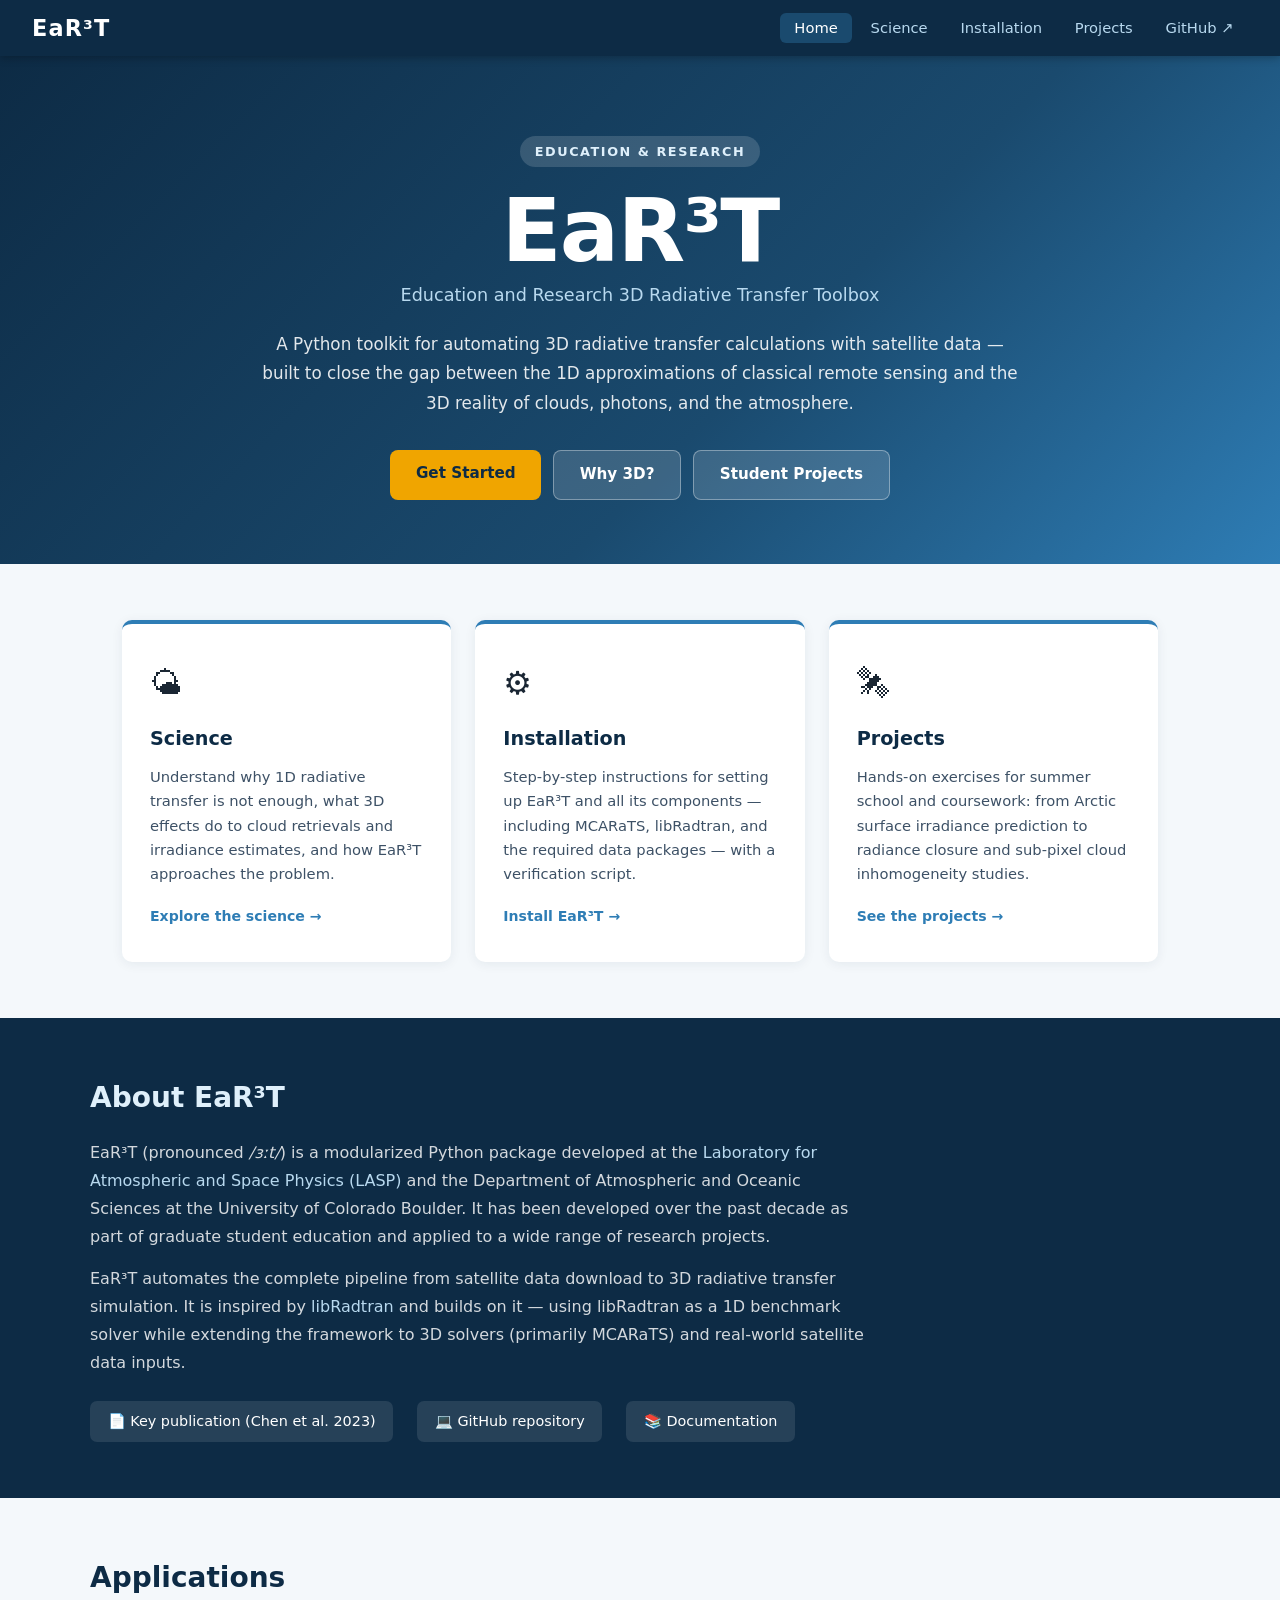
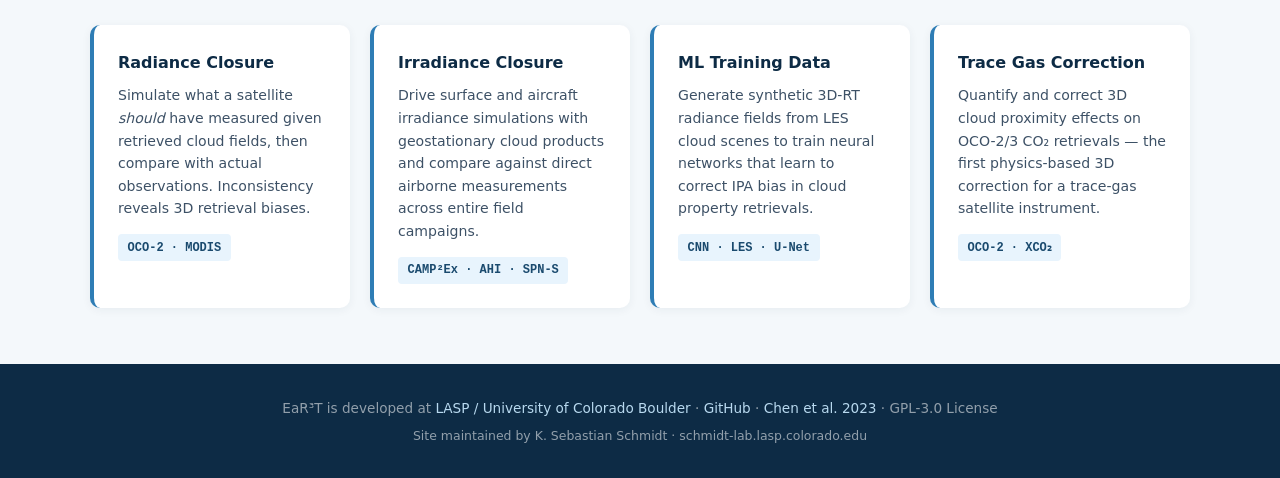
==== docs/index.html @ 372b2390 "Initial commit: website skeleton, ROADMAP, parse_worldview script" ====
<!DOCTYPE html>
<html lang="en">
<head>
  <meta charset="UTF-8">
  <meta name="viewport" content="width=device-width, initial-scale=1.0">
  <title>EaR³T — Education and Research 3D Radiative Transfer Toolbox</title>
  <link rel="stylesheet" href="style.css">
</head>
<body>

  <!-- NAV -->
  <nav class="topnav">
    <div class="nav-brand">EaR³T</div>
    <ul class="nav-links">
      <li><a href="index.html" class="active">Home</a></li>
      <li><a href="science.html">Science</a></li>
      <li><a href="install.html">Installation</a></li>
      <li><a href="projects.html">Projects</a></li>
      <li><a href="https://github.com/hong-chen/er3t" target="_blank">GitHub ↗</a></li>
    </ul>
  </nav>

  <!-- HERO -->
  <header class="hero">
    <div class="hero-inner">
      <div class="hero-tag">Education &amp; Research</div>
      <h1>EaR³T</h1>
      <p class="hero-subtitle">Education and Research 3D Radiative Transfer Toolbox</p>
      <p class="hero-desc">
        A Python toolkit for automating 3D radiative transfer calculations with satellite data —
        built to close the gap between the 1D approximations of classical remote sensing
        and the 3D reality of clouds, photons, and the atmosphere.
      </p>
      <div class="hero-buttons">
        <a href="install.html" class="btn btn-primary">Get Started</a>
        <a href="science.html" class="btn btn-secondary">Why 3D?</a>
        <a href="projects.html" class="btn btn-secondary">Student Projects</a>
      </div>
    </div>
  </header>

  <!-- THREE PILLARS -->
  <section class="pillars">
    <div class="pillar">
      <div class="pillar-icon">🌤</div>
      <h2>Science</h2>
      <p>Understand why 1D radiative transfer is not enough, what 3D effects do to cloud retrievals and irradiance estimates, and how EaR³T approaches the problem.</p>
      <a href="science.html" class="pillar-link">Explore the science →</a>
    </div>
    <div class="pillar">
      <div class="pillar-icon">⚙️</div>
      <h2>Installation</h2>
      <p>Step-by-step instructions for setting up EaR³T and all its components — including MCARaTS, libRadtran, and the required data packages — with a verification script.</p>
      <a href="install.html" class="pillar-link">Install EaR³T →</a>
    </div>
    <div class="pillar">
      <div class="pillar-icon">🛰</div>
      <h2>Projects</h2>
      <p>Hands-on exercises for summer school and coursework: from Arctic surface irradiance prediction to radiance closure and sub-pixel cloud inhomogeneity studies.</p>
      <a href="projects.html" class="pillar-link">See the projects →</a>
    </div>
  </section>

  <!-- ABOUT -->
  <section class="about">
    <div class="about-inner">
      <h2>About EaR³T</h2>
      <p>
        EaR³T (pronounced <em>/ɜːt/</em>) is a modularized Python package developed at the
        <a href="https://lasp.colorado.edu" target="_blank">Laboratory for Atmospheric and Space Physics (LASP)</a>
        and the Department of Atmospheric and Oceanic Sciences at the University of Colorado Boulder.
        It has been developed over the past decade as part of graduate student education and applied to
        a wide range of research projects.
      </p>
      <p>
        EaR³T automates the complete pipeline from satellite data download to 3D radiative transfer
        simulation. It is inspired by <a href="http://www.libradtran.org" target="_blank">libRadtran</a>
        and builds on it — using libRadtran as a 1D benchmark solver while extending the framework to
        3D solvers (primarily MCARaTS) and real-world satellite data inputs.
      </p>
      <div class="about-links">
        <a href="https://doi.org/10.5194/amt-16-1971-2023" target="_blank">📄 Key publication (Chen et al. 2023)</a>
        <a href="https://github.com/hong-chen/er3t" target="_blank">💻 GitHub repository</a>
        <a href="https://er3t.readthedocs.io" target="_blank">📚 Documentation</a>
      </div>
    </div>
  </section>

  <!-- APPLICATIONS -->
  <section class="apps">
    <div class="apps-inner">
      <h2>Applications</h2>
      <div class="app-grid">
        <div class="app-card">
          <h3>Radiance Closure</h3>
          <p>Simulate what a satellite <em>should</em> have measured given retrieved cloud fields, then compare with actual observations. Inconsistency reveals 3D retrieval biases.</p>
          <span class="app-tag">OCO-2 · MODIS</span>
        </div>
        <div class="app-card">
          <h3>Irradiance Closure</h3>
          <p>Drive surface and aircraft irradiance simulations with geostationary cloud products and compare against direct airborne measurements across entire field campaigns.</p>
          <span class="app-tag">CAMP²Ex · AHI · SPN-S</span>
        </div>
        <div class="app-card">
          <h3>ML Training Data</h3>
          <p>Generate synthetic 3D-RT radiance fields from LES cloud scenes to train neural networks that learn to correct IPA bias in cloud property retrievals.</p>
          <span class="app-tag">CNN · LES · U-Net</span>
        </div>
        <div class="app-card">
          <h3>Trace Gas Correction</h3>
          <p>Quantify and correct 3D cloud proximity effects on OCO-2/3 CO₂ retrievals — the first physics-based 3D correction for a trace-gas satellite instrument.</p>
          <span class="app-tag">OCO-2 · XCO₂</span>
        </div>
      </div>
    </div>
  </section>

  <!-- FOOTER -->
  <footer class="footer">
    <p>
      EaR³T is developed at <a href="https://lasp.colorado.edu" target="_blank">LASP / University of Colorado Boulder</a>
      · <a href="https://github.com/hong-chen/er3t" target="_blank">GitHub</a>
      · <a href="https://doi.org/10.5194/amt-16-1971-2023" target="_blank">Chen et al. 2023</a>
      · GPL-3.0 License
    </p>
    <p class="footer-credit">Site maintained by K. Sebastian Schmidt · schmidt-lab.lasp.colorado.edu</p>
  </footer>

</body>
</html>
---- docs/style.css ----
/* =====================================================
   EaR³T Summer School Website — Stylesheet
   Color palette: deep atmosphere blue + Arctic ice
   ===================================================== */

:root {
  --blue-dark:   #0d2b45;
  --blue-mid:    #1a4a6e;
  --blue-light:  #2e7db5;
  --ice:         #dff0fb;
  --ice-dark:    #b8d9ef;
  --white:       #ffffff;
  --off-white:   #f4f8fb;
  --text-dark:   #1a2633;
  --text-mid:    #3d5166;
  --text-light:  #6a8099;
  --accent:      #f0a500;
  --accent-soft: #fef3d0;
  --tag-bg:      #e8f4fd;
  --tag-text:    #1a4a6e;

  --font-sans: 'Segoe UI', system-ui, -apple-system, sans-serif;
  --font-mono: 'JetBrains Mono', 'Fira Code', 'Consolas', monospace;

  --max-width: 1100px;
  --radius: 10px;
}

* { box-sizing: border-box; margin: 0; padding: 0; }

body {
  font-family: var(--font-sans);
  background: var(--off-white);
  color: var(--text-dark);
  line-height: 1.7;
}

a { color: var(--blue-light); text-decoration: none; }
a:hover { text-decoration: underline; }

/* ---- NAV ---- */
.topnav {
  background: var(--blue-dark);
  display: flex;
  align-items: center;
  justify-content: space-between;
  padding: 0 2rem;
  height: 56px;
  position: sticky;
  top: 0;
  z-index: 100;
  box-shadow: 0 2px 8px rgba(0,0,0,0.25);
}

.nav-brand {
  color: var(--white);
  font-size: 1.4rem;
  font-weight: 700;
  letter-spacing: 0.05em;
}

.nav-links {
  list-style: none;
  display: flex;
  gap: 0.25rem;
}

.nav-links a {
  color: var(--ice-dark);
  padding: 0.4rem 0.9rem;
  border-radius: 6px;
  font-size: 0.92rem;
  font-weight: 500;
  transition: background 0.15s, color 0.15s;
}

.nav-links a:hover,
.nav-links a.active {
  background: var(--blue-mid);
  color: var(--white);
  text-decoration: none;
}

/* ---- HERO ---- */
.hero {
  background: linear-gradient(135deg, var(--blue-dark) 0%, var(--blue-mid) 60%, var(--blue-light) 100%);
  color: var(--white);
  padding: 5rem 2rem 4rem;
  text-align: center;
}

.hero-inner {
  max-width: 760px;
  margin: 0 auto;
}

.hero-tag {
  display: inline-block;
  background: rgba(255,255,255,0.15);
  color: var(--ice);
  font-size: 0.8rem;
  font-weight: 600;
  letter-spacing: 0.12em;
  text-transform: uppercase;
  padding: 0.3rem 0.9rem;
  border-radius: 20px;
  margin-bottom: 1.2rem;
}

.hero h1 {
  font-size: clamp(3rem, 8vw, 5.5rem);
  font-weight: 800;
  letter-spacing: -0.02em;
  line-height: 1;
  margin-bottom: 0.4rem;
}

.hero-subtitle {
  font-size: 1.1rem;
  color: var(--ice-dark);
  margin-bottom: 1.2rem;
  font-weight: 400;
}

.hero-desc {
  font-size: 1.05rem;
  line-height: 1.75;
  color: rgba(255,255,255,0.88);
  margin-bottom: 2rem;
}

.hero-buttons {
  display: flex;
  gap: 0.75rem;
  justify-content: center;
  flex-wrap: wrap;
}

.btn {
  display: inline-block;
  padding: 0.7rem 1.6rem;
  border-radius: 8px;
  font-size: 0.95rem;
  font-weight: 600;
  transition: opacity 0.15s, transform 0.1s;
}

.btn:hover {
  opacity: 0.9;
  transform: translateY(-1px);
  text-decoration: none;
}

.btn-primary {
  background: var(--accent);
  color: var(--blue-dark);
}

.btn-secondary {
  background: rgba(255,255,255,0.15);
  color: var(--white);
  border: 1.5px solid rgba(255,255,255,0.35);
}

/* ---- PILLARS ---- */
.pillars {
  display: flex;
  gap: 0;
  max-width: var(--max-width);
  margin: 0 auto;
  padding: 3.5rem 2rem;
  gap: 1.5rem;
}

.pillar {
  flex: 1;
  background: var(--white);
  border-radius: var(--radius);
  padding: 2rem 1.75rem;
  box-shadow: 0 2px 12px rgba(13,43,69,0.07);
  border-top: 4px solid var(--blue-light);
}

.pillar-icon {
  font-size: 2rem;
  margin-bottom: 0.75rem;
}

.pillar h2 {
  font-size: 1.2rem;
  font-weight: 700;
  color: var(--blue-dark);
  margin-bottom: 0.6rem;
}

.pillar p {
  font-size: 0.92rem;
  color: var(--text-mid);
  line-height: 1.65;
  margin-bottom: 1rem;
}

.pillar-link {
  font-size: 0.88rem;
  font-weight: 600;
  color: var(--blue-light);
}

/* ---- ABOUT ---- */
.about {
  background: var(--blue-dark);
  color: var(--white);
  padding: 3.5rem 2rem;
}

.about-inner {
  max-width: var(--max-width);
  margin: 0 auto;
}

.about h2 {
  font-size: 1.75rem;
  font-weight: 700;
  margin-bottom: 1.1rem;
  color: var(--ice);
}

.about p {
  font-size: 1rem;
  line-height: 1.75;
  color: rgba(255,255,255,0.82);
  margin-bottom: 0.9rem;
  max-width: 780px;
}

.about a { color: var(--ice-dark); }

.about-links {
  display: flex;
  gap: 1.5rem;
  flex-wrap: wrap;
  margin-top: 1.5rem;
}

.about-links a {
  background: rgba(255,255,255,0.1);
  color: var(--white);
  padding: 0.5rem 1.1rem;
  border-radius: 7px;
  font-size: 0.9rem;
  font-weight: 500;
  transition: background 0.15s;
}

.about-links a:hover {
  background: rgba(255,255,255,0.2);
  text-decoration: none;
}

/* ---- APPLICATIONS ---- */
.apps {
  padding: 3.5rem 2rem;
  background: var(--off-white);
}

.apps-inner {
  max-width: var(--max-width);
  margin: 0 auto;
}

.apps h2 {
  font-size: 1.75rem;
  font-weight: 700;
  color: var(--blue-dark);
  margin-bottom: 1.5rem;
}

.app-grid {
  display: grid;
  grid-template-columns: repeat(auto-fill, minmax(240px, 1fr));
  gap: 1.25rem;
}

.app-card {
  background: var(--white);
  border-radius: var(--radius);
  padding: 1.5rem;
  box-shadow: 0 2px 10px rgba(13,43,69,0.06);
  border-left: 4px solid var(--blue-light);
}

.app-card h3 {
  font-size: 1rem;
  font-weight: 700;
  color: var(--blue-dark);
  margin-bottom: 0.5rem;
}

.app-card p {
  font-size: 0.88rem;
  color: var(--text-mid);
  line-height: 1.6;
  margin-bottom: 0.75rem;
}

.app-tag {
  display: inline-block;
  background: var(--tag-bg);
  color: var(--tag-text);
  font-size: 0.75rem;
  font-weight: 600;
  padding: 0.2rem 0.6rem;
  border-radius: 4px;
  font-family: var(--font-mono);
}

/* ---- FOOTER ---- */
.footer {
  background: var(--blue-dark);
  color: rgba(255,255,255,0.55);
  text-align: center;
  padding: 2rem;
  font-size: 0.85rem;
  line-height: 1.8;
}

.footer a { color: var(--ice-dark); }
.footer-credit { font-size: 0.78rem; margin-top: 0.3rem; }

/* ---- INNER PAGE LAYOUT ---- */
.page-header {
  background: linear-gradient(135deg, var(--blue-dark) 0%, var(--blue-mid) 100%);
  color: var(--white);
  padding: 3rem 2rem 2.5rem;
  text-align: center;
}

.page-header h1 {
  font-size: 2.2rem;
  font-weight: 800;
  margin-bottom: 0.5rem;
}

.page-header p {
  color: var(--ice-dark);
  font-size: 1rem;
  max-width: 620px;
  margin: 0 auto;
}

.page-content {
  max-width: 860px;
  margin: 0 auto;
  padding: 3rem 2rem;
}

.page-content h2 {
  font-size: 1.4rem;
  font-weight: 700;
  color: var(--blue-dark);
  margin: 2.5rem 0 0.75rem;
  padding-bottom: 0.4rem;
  border-bottom: 2px solid var(--ice-dark);
}

.page-content h3 {
  font-size: 1.1rem;
  font-weight: 700;
  color: var(--blue-mid);
  margin: 1.5rem 0 0.5rem;
}

.page-content p {
  color: var(--text-mid);
  margin-bottom: 0.9rem;
  line-height: 1.75;
}

.page-content ul, .page-content ol {
  padding-left: 1.5rem;
  color: var(--text-mid);
  margin-bottom: 1rem;
}

.page-content li { margin-bottom: 0.4rem; line-height: 1.65; }

.page-content code {
  background: var(--ice);
  color: var(--blue-dark);
  padding: 0.1rem 0.4rem;
  border-radius: 4px;
  font-family: var(--font-mono);
  font-size: 0.88em;
}

.page-content pre {
  background: var(--blue-dark);
  color: var(--ice);
  padding: 1.25rem 1.5rem;
  border-radius: var(--radius);
  overflow-x: auto;
  margin: 1rem 0 1.5rem;
  font-family: var(--font-mono);
  font-size: 0.88rem;
  line-height: 1.6;
}

.page-content pre code {
  background: none;
  color: inherit;
  padding: 0;
  border-radius: 0;
  font-size: inherit;
}

.callout {
  background: var(--accent-soft);
  border-left: 4px solid var(--accent);
  border-radius: 6px;
  padding: 1rem 1.25rem;
  margin: 1.5rem 0;
  font-size: 0.93rem;
  color: var(--text-dark);
}

.callout strong { color: var(--blue-dark); }

/* ---- RESPONSIVE ---- */
@media (max-width: 700px) {
  .pillars { flex-direction: column; }
  .hero h1 { font-size: 3rem; }
  .topnav { flex-direction: column; height: auto; padding: 0.75rem 1rem; gap: 0.5rem; }
  .nav-links { flex-wrap: wrap; justify-content: center; }
}
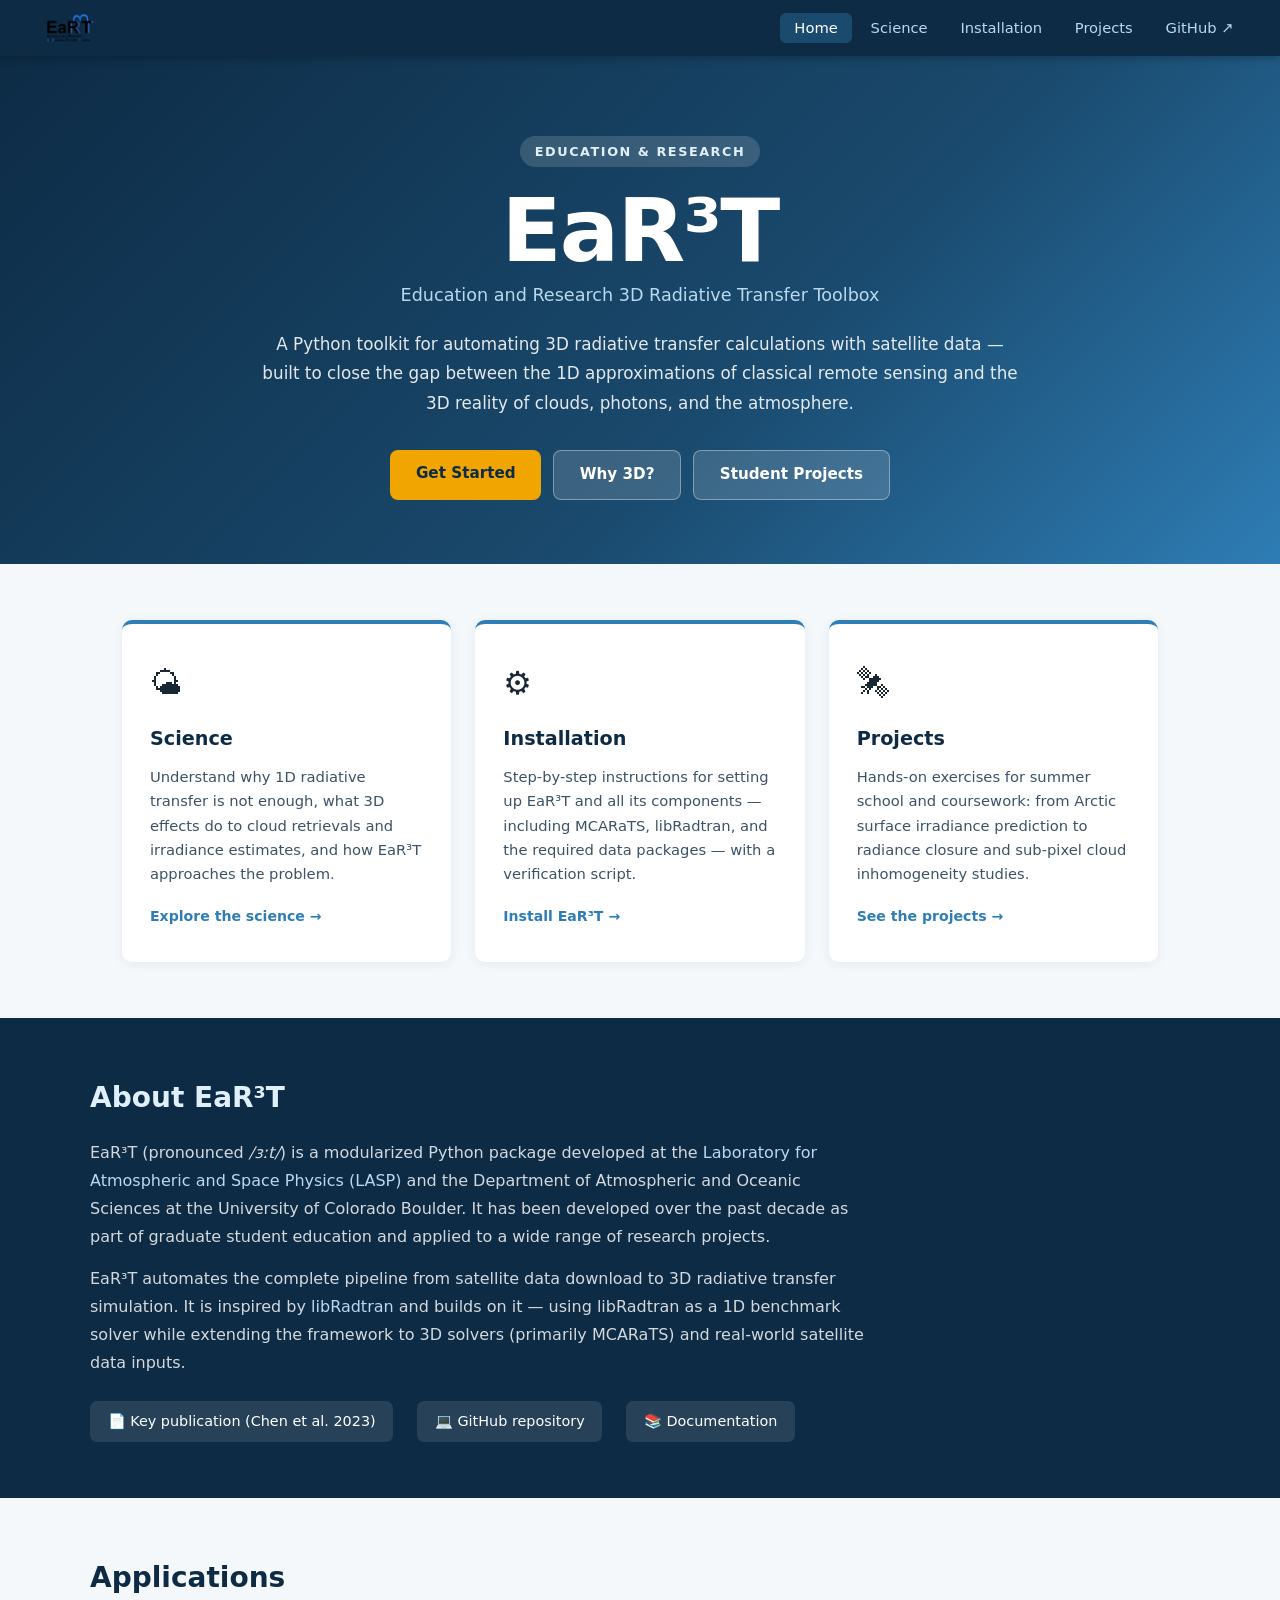
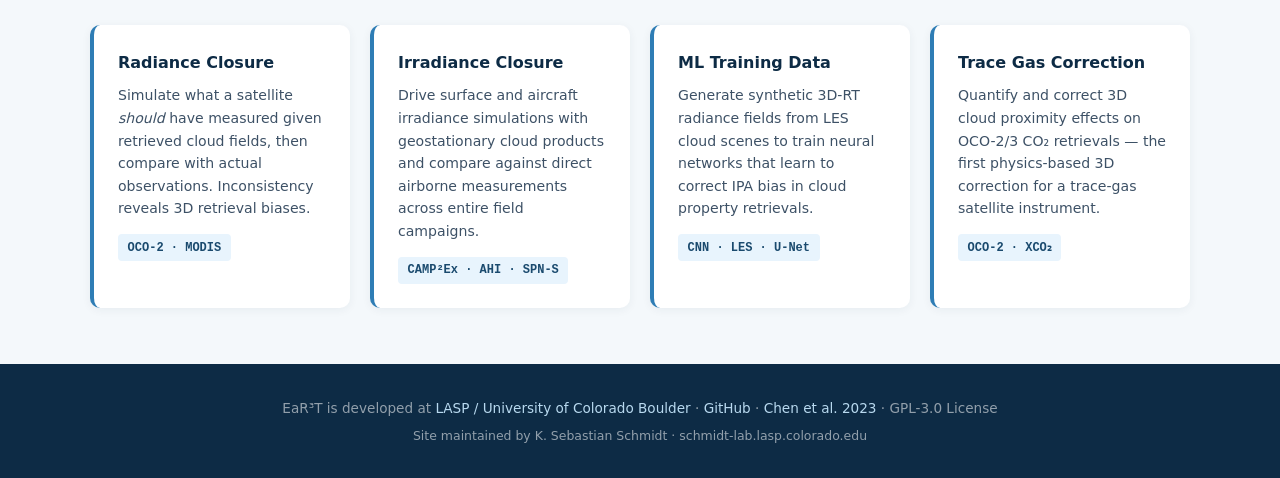
==== commit 8d3a4b26: "Prerequisites, logo, pip install explanation Step 0: add prerequisite check script (git/conda/gfortr" ====
--- a/docs/index.html
+++ b/docs/index.html
@@ -10,7 +10,7 @@
 
   <!-- NAV -->
   <nav class="topnav">
-    <div class="nav-brand">EaR³T</div>
+    <div class="nav-brand"><img src="er3t-logo.png" alt="EaR³T" class="nav-logo"></div>
     <ul class="nav-links">
       <li><a href="index.html" class="active">Home</a></li>
       <li><a href="science.html">Science</a></li>
--- a/docs/style.css
+++ b/docs/style.css
@@ -53,10 +53,14 @@
 }
 
 .nav-brand {
-  color: var(--white);
-  font-size: 1.4rem;
-  font-weight: 700;
-  letter-spacing: 0.05em;
+  display: flex;
+  align-items: center;
+}
+
+.nav-logo {
+  height: 38px;
+  width: auto;
+  display: block;
 }
 
 .nav-links {
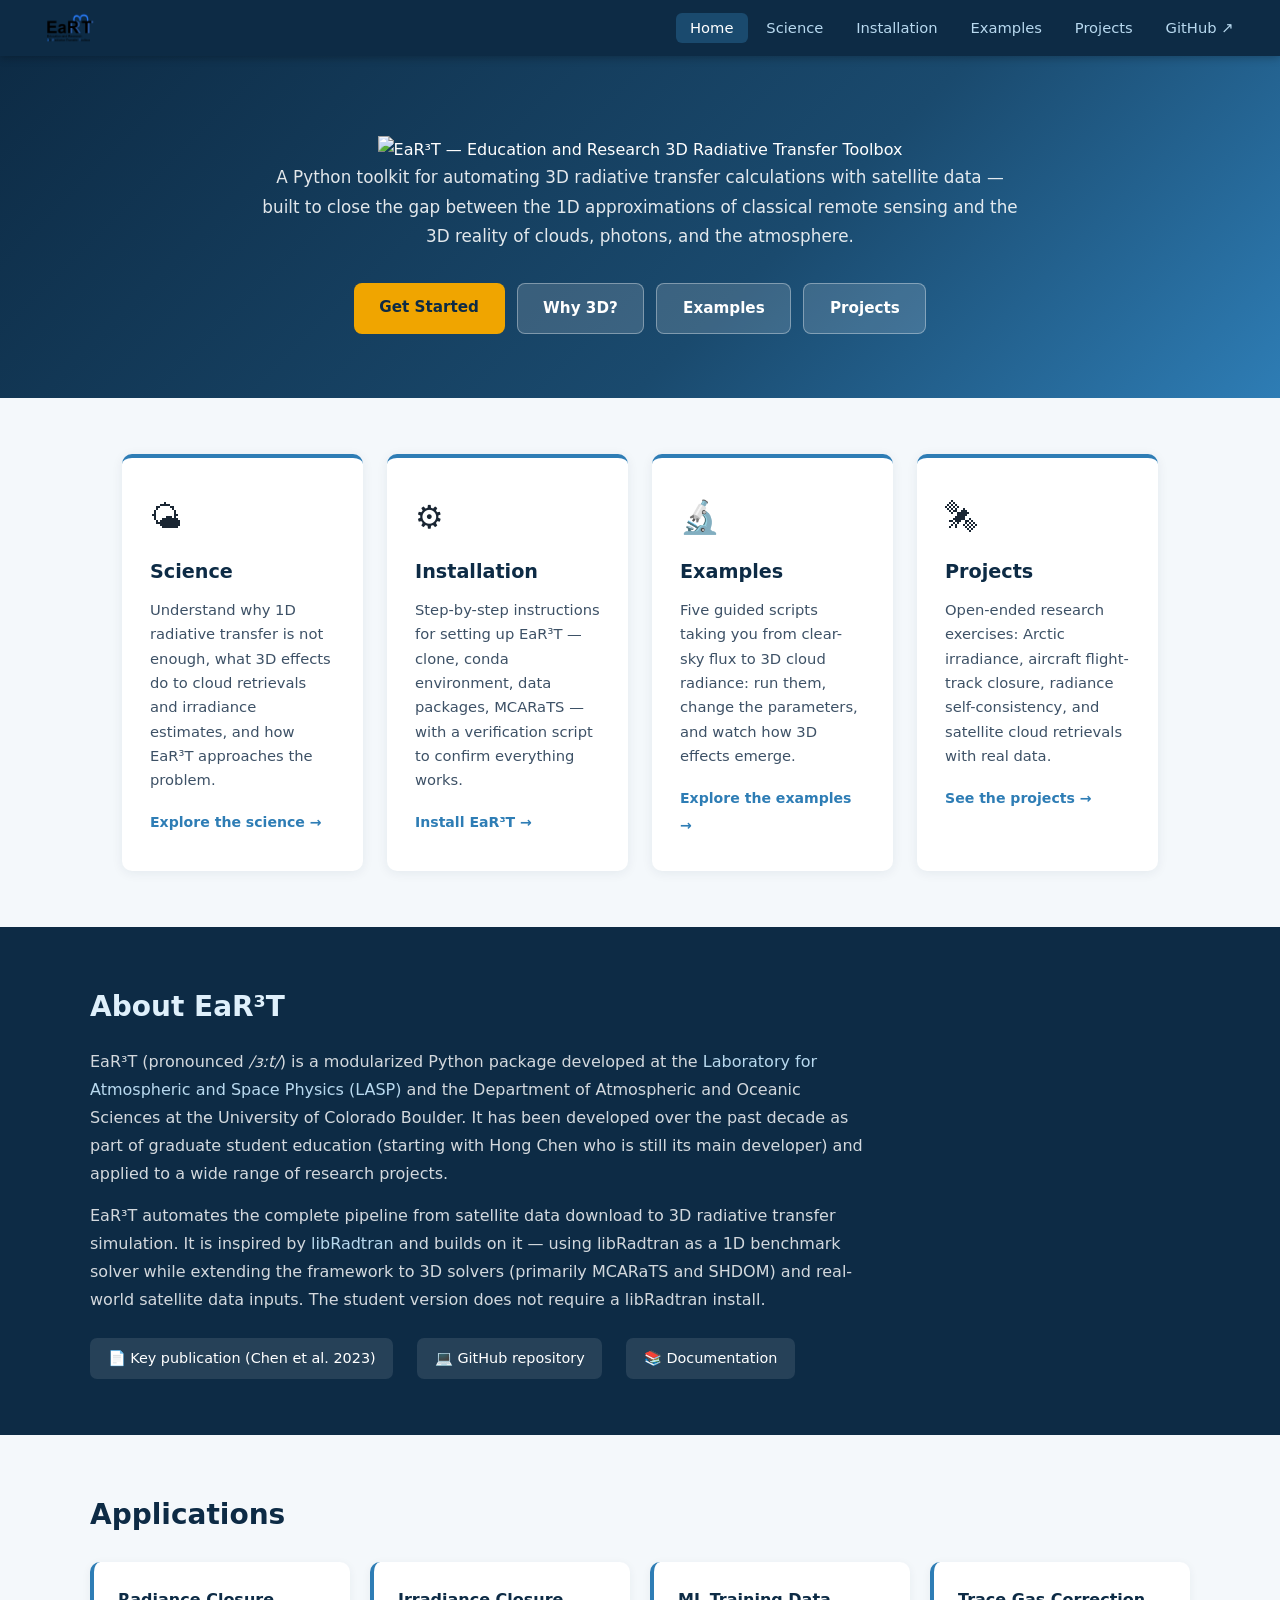
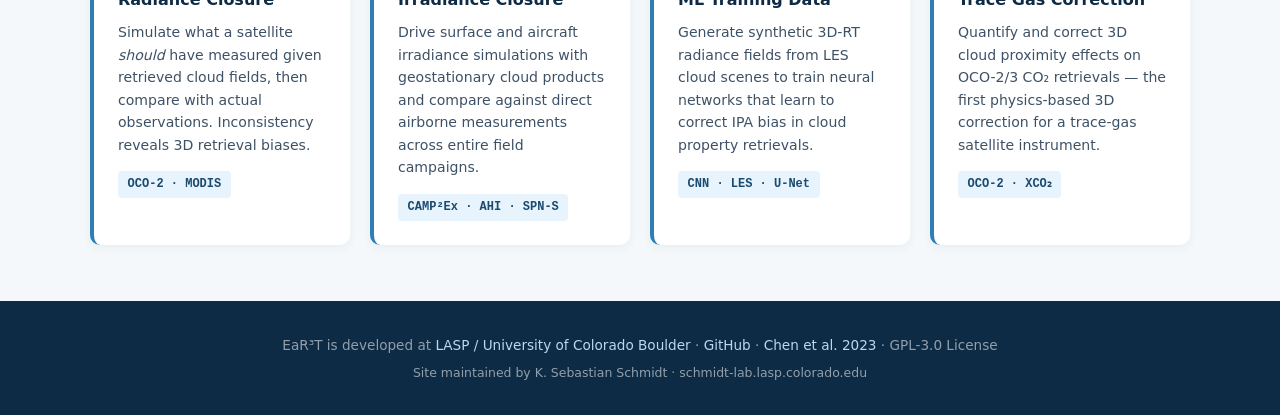
==== commit f3a3bda1: "docs: nav GitHub link → hong-chen/er3t:dev_er3t_edu on all pages" ====
--- a/docs/index.html
+++ b/docs/index.html
@@ -5,6 +5,7 @@
   <meta name="viewport" content="width=device-width, initial-scale=1.0">
   <title>EaR³T — Education and Research 3D Radiative Transfer Toolbox</title>
   <link rel="stylesheet" href="style.css">
+  <link rel="icon" href="favicon.png" type="image/png">
 </head>
 <body>
 
@@ -15,17 +16,16 @@
       <li><a href="index.html" class="active">Home</a></li>
       <li><a href="science.html">Science</a></li>
       <li><a href="install.html">Installation</a></li>
+      <li><a href="examples.html">Examples</a></li>
       <li><a href="projects.html">Projects</a></li>
-      <li><a href="https://github.com/hong-chen/er3t" target="_blank">GitHub ↗</a></li>
+      <li><a href="https://github.com/hong-chen/er3t/tree/dev_er3t_edu" target="_blank">GitHub ↗</a></li>
     </ul>
   </nav>
 
   <!-- HERO -->
   <header class="hero">
     <div class="hero-inner">
-      <div class="hero-tag">Education &amp; Research</div>
-      <h1>EaR³T</h1>
-      <p class="hero-subtitle">Education and Research 3D Radiative Transfer Toolbox</p>
+      <img src="er3t-logo-light.png" alt="EaR³T — Education and Research 3D Radiative Transfer Toolbox" class="hero-logo-img">
       <p class="hero-desc">
         A Python toolkit for automating 3D radiative transfer calculations with satellite data —
         built to close the gap between the 1D approximations of classical remote sensing
@@ -34,12 +34,13 @@
       <div class="hero-buttons">
         <a href="install.html" class="btn btn-primary">Get Started</a>
         <a href="science.html" class="btn btn-secondary">Why 3D?</a>
-        <a href="projects.html" class="btn btn-secondary">Student Projects</a>
+        <a href="examples.html" class="btn btn-secondary">Examples</a>
+        <a href="projects.html" class="btn btn-secondary">Projects</a>
       </div>
     </div>
   </header>
 
-  <!-- THREE PILLARS -->
+  <!-- FOUR PILLARS -->
   <section class="pillars">
     <div class="pillar">
       <div class="pillar-icon">🌤</div>
@@ -50,13 +51,19 @@
     <div class="pillar">
       <div class="pillar-icon">⚙️</div>
       <h2>Installation</h2>
-      <p>Step-by-step instructions for setting up EaR³T and all its components — including MCARaTS, libRadtran, and the required data packages — with a verification script.</p>
+      <p>Step-by-step instructions for setting up EaR³T — clone, conda environment, data packages, MCARaTS — with a verification script to confirm everything works.</p>
       <a href="install.html" class="pillar-link">Install EaR³T →</a>
+    </div>
+    <div class="pillar">
+      <div class="pillar-icon">🔬</div>
+      <h2>Examples</h2>
+      <p>Five guided scripts taking you from clear-sky flux to 3D cloud radiance: run them, change the parameters, and watch how 3D effects emerge.</p>
+      <a href="examples.html" class="pillar-link">Explore the examples →</a>
     </div>
     <div class="pillar">
       <div class="pillar-icon">🛰</div>
       <h2>Projects</h2>
-      <p>Hands-on exercises for summer school and coursework: from Arctic surface irradiance prediction to radiance closure and sub-pixel cloud inhomogeneity studies.</p>
+      <p>Open-ended research exercises: Arctic irradiance, aircraft flight-track closure, radiance self-consistency, and satellite cloud retrievals with real data.</p>
       <a href="projects.html" class="pillar-link">See the projects →</a>
     </div>
   </section>
@@ -69,14 +76,16 @@
         EaR³T (pronounced <em>/ɜːt/</em>) is a modularized Python package developed at the
         <a href="https://lasp.colorado.edu" target="_blank">Laboratory for Atmospheric and Space Physics (LASP)</a>
         and the Department of Atmospheric and Oceanic Sciences at the University of Colorado Boulder.
-        It has been developed over the past decade as part of graduate student education and applied to
-        a wide range of research projects.
+        It has been developed over the past decade as part of graduate student education
+        (starting with Hong Chen who is still its main developer) and applied to a
+        wide range of research projects.
       </p>
       <p>
         EaR³T automates the complete pipeline from satellite data download to 3D radiative transfer
         simulation. It is inspired by <a href="http://www.libradtran.org" target="_blank">libRadtran</a>
         and builds on it — using libRadtran as a 1D benchmark solver while extending the framework to
-        3D solvers (primarily MCARaTS) and real-world satellite data inputs.
+        3D solvers (primarily MCARaTS and SHDOM) and real-world satellite data inputs.
+        The student version does not require a libRadtran install.
       </p>
       <div class="about-links">
         <a href="https://doi.org/10.5194/amt-16-1971-2023" target="_blank">📄 Key publication (Chen et al. 2023)</a>
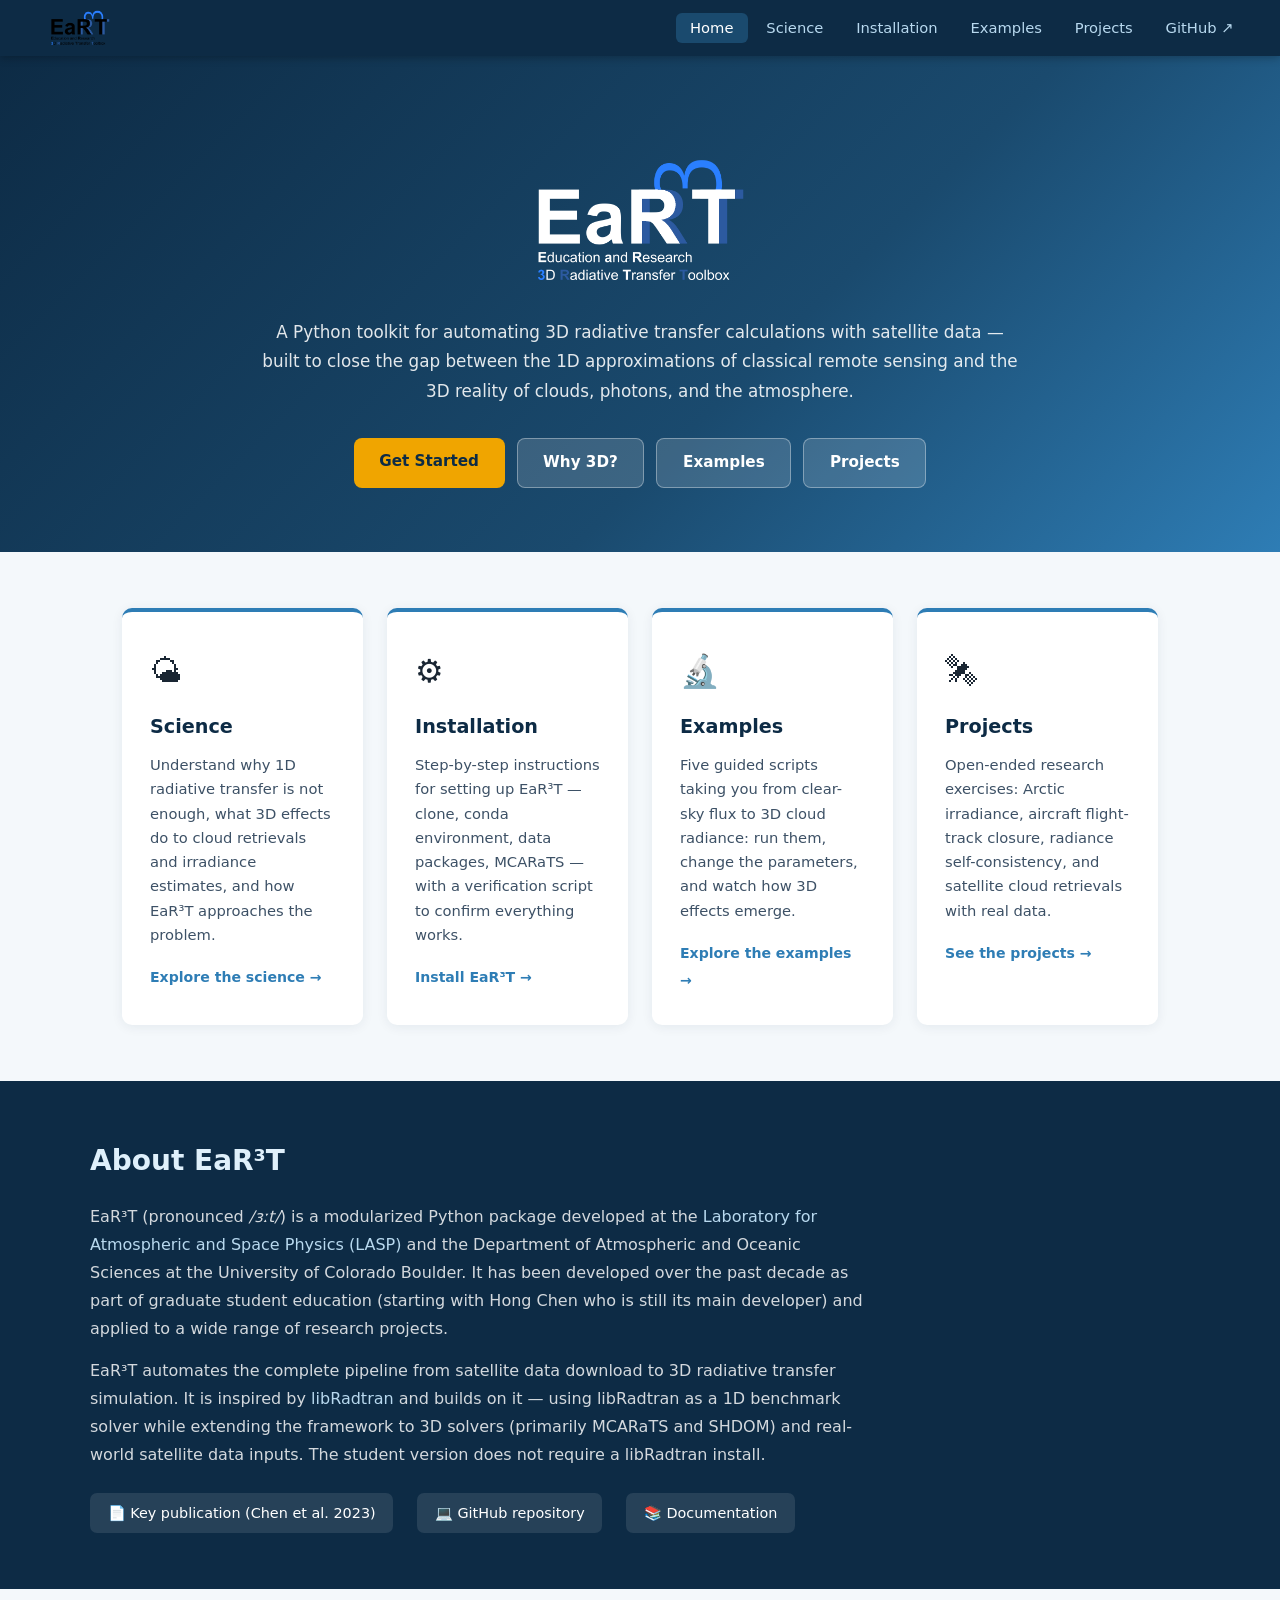
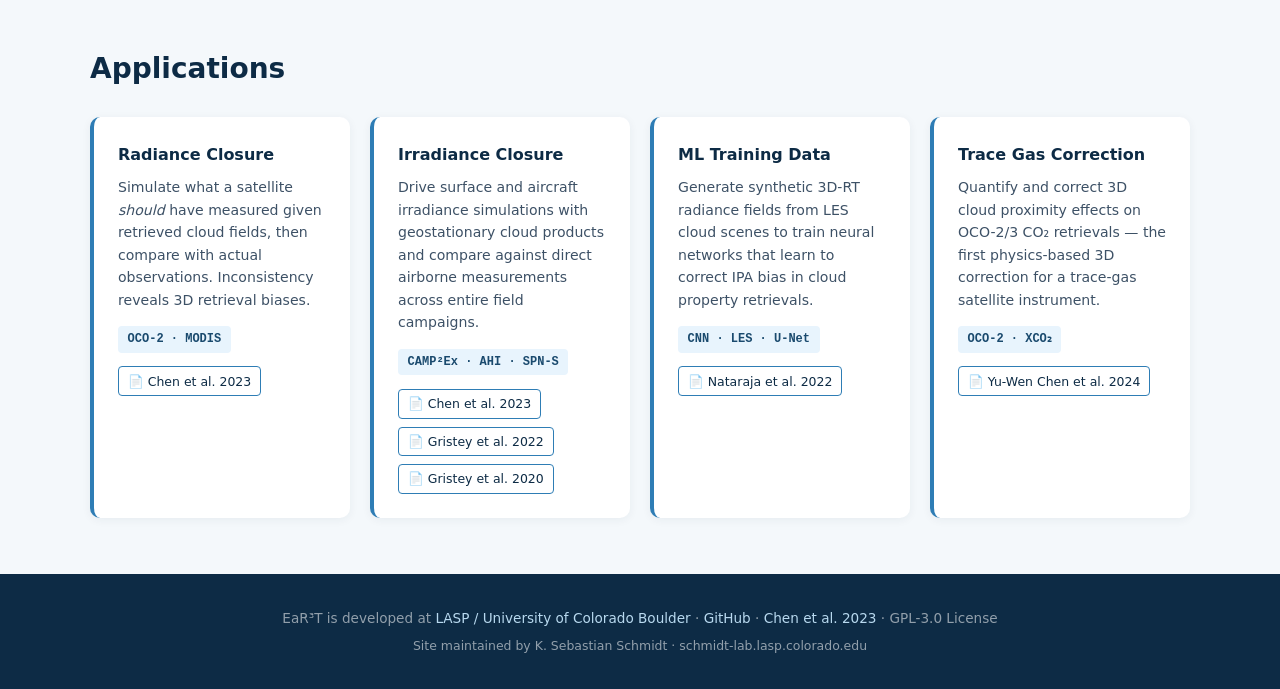
==== commit 5fea50d7: "Add paper links to app tiles; add Gristey et al. 2020/2022 to science page - index.html: app cards n" ====
--- a/docs/index.html
+++ b/docs/index.html
@@ -6,6 +6,27 @@
   <title>EaR³T — Education and Research 3D Radiative Transfer Toolbox</title>
   <link rel="stylesheet" href="style.css">
   <link rel="icon" href="favicon.png" type="image/png">
+  <style>
+    .app-papers {
+      margin-top: 0.85rem;
+      display: flex;
+      flex-wrap: wrap;
+      gap: 0.5rem;
+    }
+    .app-papers a {
+      font-size: 0.78rem;
+      color: var(--blue-dark);
+      text-decoration: none;
+      border: 1px solid var(--blue-light);
+      border-radius: 4px;
+      padding: 0.2rem 0.55rem;
+      transition: background 0.15s;
+    }
+    .app-papers a:hover {
+      background: var(--blue-light);
+      color: var(--white);
+    }
+  </style>
 </head>
 <body>
 
@@ -104,21 +125,35 @@
           <h3>Radiance Closure</h3>
           <p>Simulate what a satellite <em>should</em> have measured given retrieved cloud fields, then compare with actual observations. Inconsistency reveals 3D retrieval biases.</p>
           <span class="app-tag">OCO-2 · MODIS</span>
+          <div class="app-papers">
+            <a href="https://doi.org/10.5194/amt-16-1971-2023" target="_blank">📄 Chen et al. 2023</a>
+          </div>
         </div>
         <div class="app-card">
           <h3>Irradiance Closure</h3>
           <p>Drive surface and aircraft irradiance simulations with geostationary cloud products and compare against direct airborne measurements across entire field campaigns.</p>
           <span class="app-tag">CAMP²Ex · AHI · SPN-S</span>
+          <div class="app-papers">
+            <a href="https://doi.org/10.5194/amt-16-1971-2023" target="_blank">📄 Chen et al. 2023</a>
+            <a href="https://doi.org/10.1029/2022JD036822" target="_blank">📄 Gristey et al. 2022</a>
+            <a href="https://doi.org/10.1029/2020GL090152" target="_blank">📄 Gristey et al. 2020</a>
+          </div>
         </div>
         <div class="app-card">
           <h3>ML Training Data</h3>
           <p>Generate synthetic 3D-RT radiance fields from LES cloud scenes to train neural networks that learn to correct IPA bias in cloud property retrievals.</p>
           <span class="app-tag">CNN · LES · U-Net</span>
+          <div class="app-papers">
+            <a href="https://doi.org/10.5194/amt-15-5181-2022" target="_blank">📄 Nataraja et al. 2022</a>
+          </div>
         </div>
         <div class="app-card">
           <h3>Trace Gas Correction</h3>
           <p>Quantify and correct 3D cloud proximity effects on OCO-2/3 CO₂ retrievals — the first physics-based 3D correction for a trace-gas satellite instrument.</p>
           <span class="app-tag">OCO-2 · XCO₂</span>
+          <div class="app-papers">
+            <a href="https://egusphere.copernicus.org/preprints/2024/egusphere-2024-1936/" target="_blank">📄 Yu-Wen Chen et al. 2024</a>
+          </div>
         </div>
       </div>
     </div>
--- a/docs/style.css
+++ b/docs/style.css
@@ -58,9 +58,24 @@
 }
 
 .nav-logo {
-  height: 38px;
+  height: 48px;
   width: auto;
   display: block;
+}
+
+.hero-logo-img {
+  max-width: 340px;
+  width: 70%;
+  height: auto;
+  display: block;
+  margin: 0 auto 0.75rem;
+}
+
+.page-header-logo {
+  height: 52px;
+  width: auto;
+  display: block;
+  margin: 0 auto 0.5rem;
 }
 
 .nav-links {
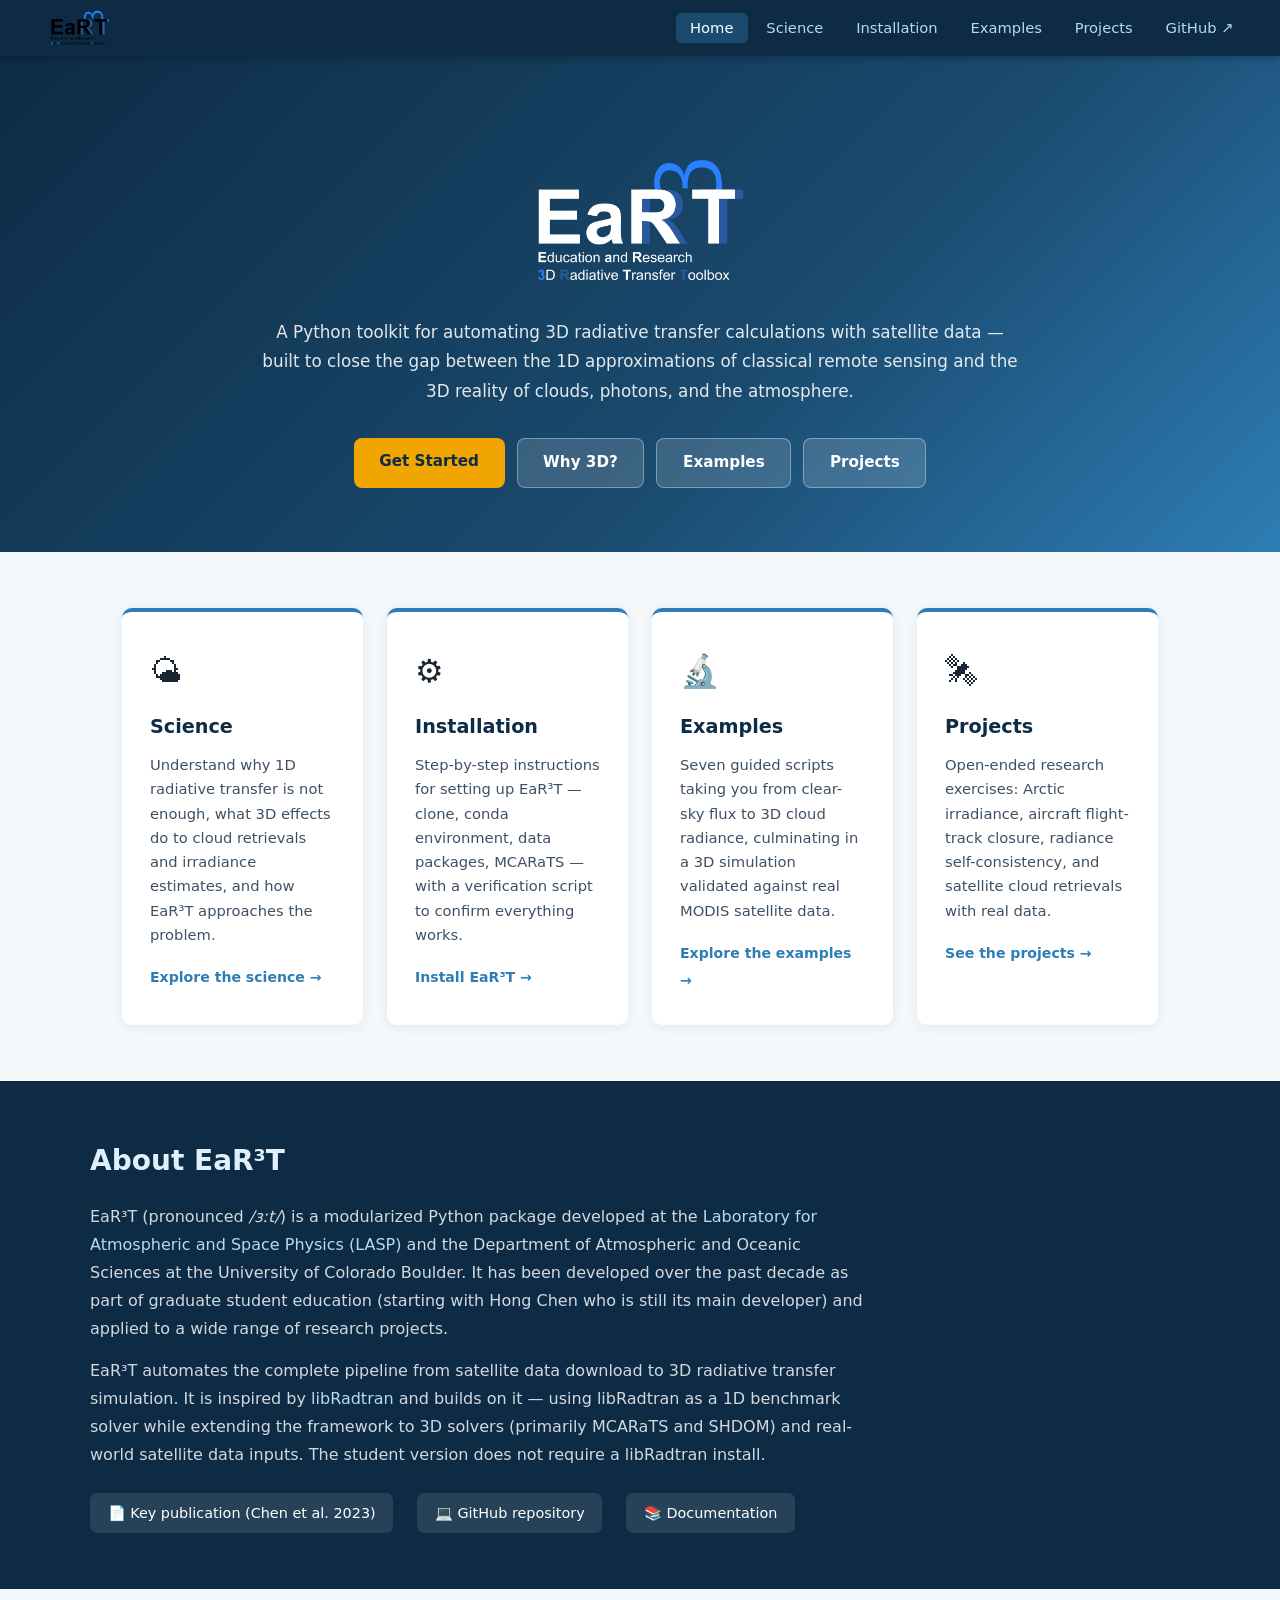
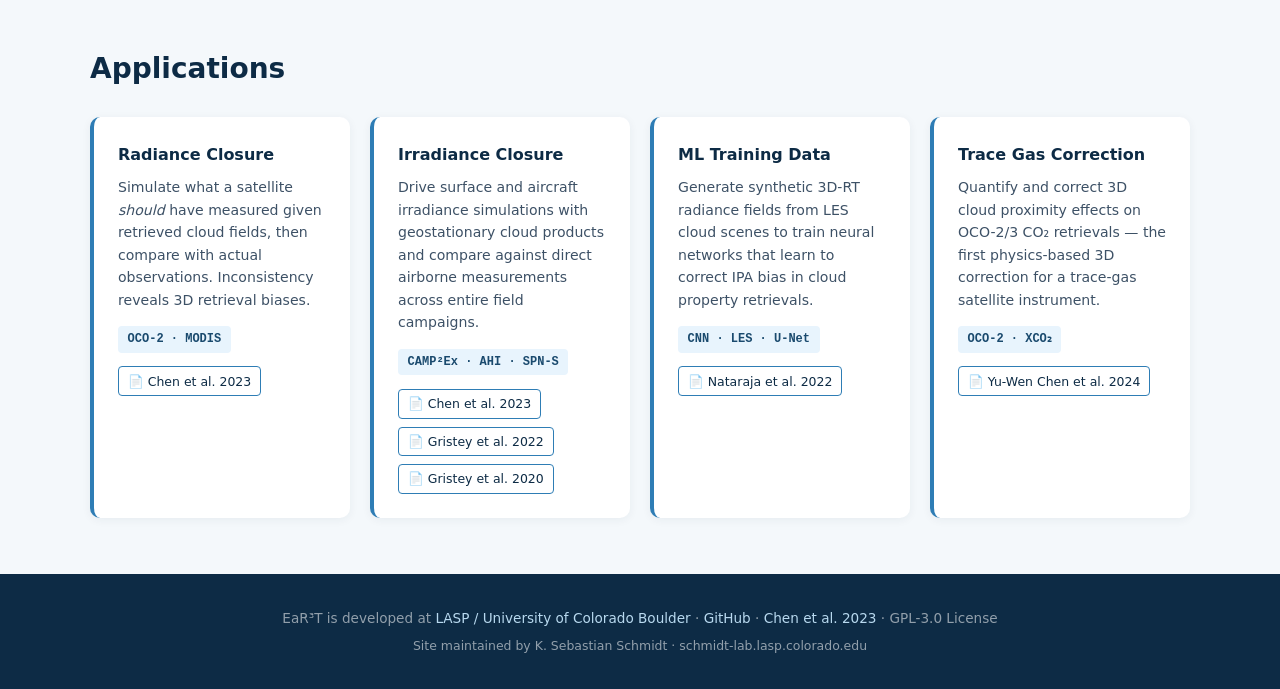
==== commit fb5dbf7d: "docs: add Example 06/07 to Examples page; correct ROADMAP branch name - examples.html: add full writ" ====
--- a/docs/index.html
+++ b/docs/index.html
@@ -78,7 +78,7 @@
     <div class="pillar">
       <div class="pillar-icon">🔬</div>
       <h2>Examples</h2>
-      <p>Five guided scripts taking you from clear-sky flux to 3D cloud radiance: run them, change the parameters, and watch how 3D effects emerge.</p>
+      <p>Seven guided scripts taking you from clear-sky flux to 3D cloud radiance, culminating in a 3D simulation validated against real MODIS satellite data.</p>
       <a href="examples.html" class="pillar-link">Explore the examples →</a>
     </div>
     <div class="pillar">
